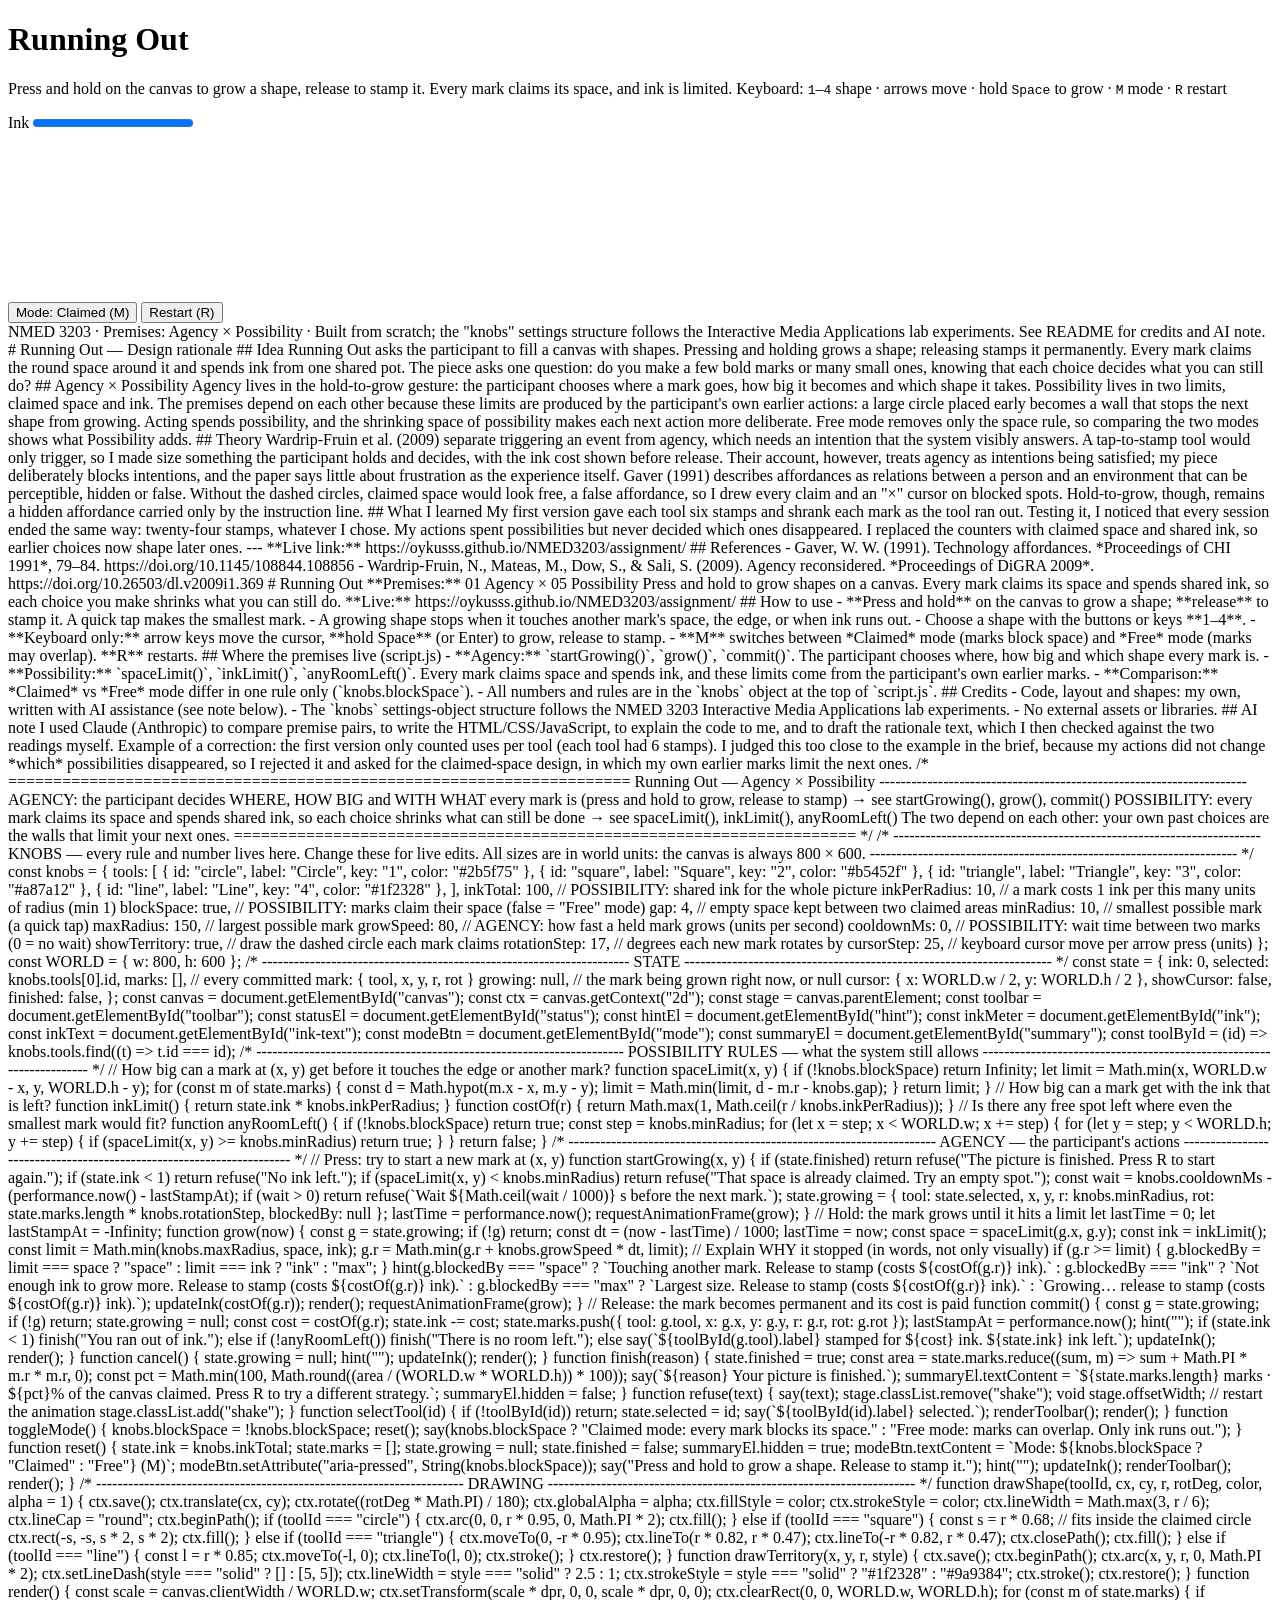
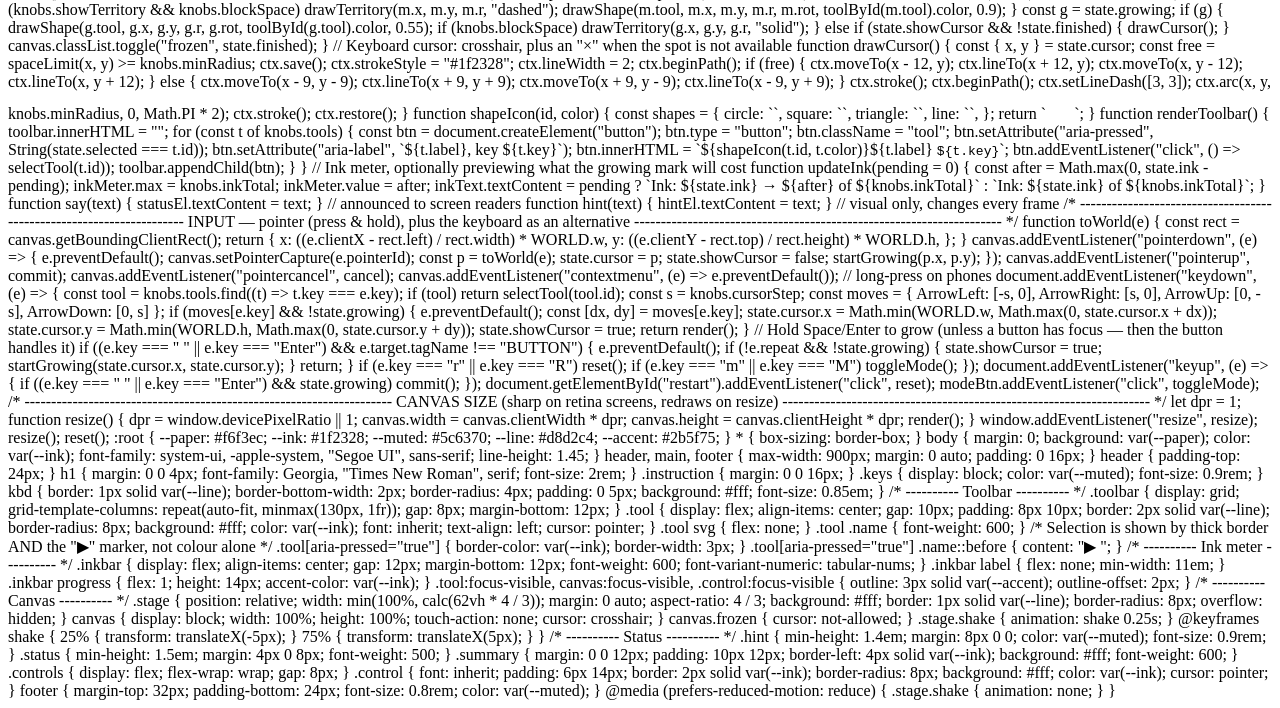
==== NMED3203/Assignment/index.html @ c997aef8 "Rename Assignment to index.html" ====
<!doctype html>
<html lang="en">
<head>
  <meta charset="utf-8">
  <meta name="viewport" content="width=device-width, initial-scale=1">
  <title>Running Out</title>
  <link rel="stylesheet" href="style.css">
</head>
<body>
  <header>
    <h1>Running Out</h1>
    <p class="instruction">
      Press and hold on the canvas to grow a shape, release to stamp it. Every mark claims its space, and ink is limited.
      <span class="keys">Keyboard: <kbd>1</kbd>–<kbd>4</kbd> shape · arrows move · hold <kbd>Space</kbd> to grow · <kbd>M</kbd> mode · <kbd>R</kbd> restart</span>
    </p>
  </header>

  <main>
    <!-- Tool buttons are generated from knobs.tools in script.js -->
    <div id="toolbar" class="toolbar" role="toolbar" aria-label="Shape"></div>

    <div class="inkbar">
      <label for="ink" id="ink-text">Ink</label>
      <progress id="ink" max="100" value="100"></progress>
    </div>

    <div class="stage">
      <canvas id="canvas" tabindex="0" aria-label="Drawing canvas. Arrow keys move the cursor, hold Space to grow a shape, release to stamp."></canvas>
    </div>

    <p id="hint" class="hint" aria-hidden="true"></p>
    <p id="status" class="status" aria-live="polite"></p>
    <p id="summary" class="summary" hidden></p>

    <div class="controls">
      <button id="mode" class="control" type="button" aria-pressed="true">Mode: Claimed (M)</button>
      <button id="restart" class="control" type="button">Restart (R)</button>
    </div>
  </main>

  <footer>
    NMED 3203 · Premises: Agency × Possibility ·
    Built from scratch; the "knobs" settings structure follows the Interactive Media Applications lab experiments. See README for credits and AI note.
  </footer>

  <script src="script.js"></script>
</body>
</html>

# Running Out — Design rationale

## Idea
Running Out asks the participant to fill a canvas with shapes. Pressing and holding grows a shape; releasing stamps it permanently. Every mark claims the round space around it and spends ink from one shared pot. The piece asks one question: do you make a few bold marks or many small ones, knowing that each choice decides what you can still do?

## Agency × Possibility
Agency lives in the hold-to-grow gesture: the participant chooses where a mark goes, how big it becomes and which shape it takes. Possibility lives in two limits, claimed space and ink. The premises depend on each other because these limits are produced by the participant's own earlier actions: a large circle placed early becomes a wall that stops the next shape from growing. Acting spends possibility, and the shrinking space of possibility makes each next action more deliberate. Free mode removes only the space rule, so comparing the two modes shows what Possibility adds.

## Theory
Wardrip-Fruin et al. (2009) separate triggering an event from agency, which needs an intention that the system visibly answers. A tap-to-stamp tool would only trigger, so I made size something the participant holds and decides, with the ink cost shown before release. Their account, however, treats agency as intentions being satisfied; my piece deliberately blocks intentions, and the paper says little about frustration as the experience itself.

Gaver (1991) describes affordances as relations between a person and an environment that can be perceptible, hidden or false. Without the dashed circles, claimed space would look free, a false affordance, so I drew every claim and an "×" cursor on blocked spots. Hold-to-grow, though, remains a hidden affordance carried only by the instruction line.

## What I learned
My first version gave each tool six stamps and shrank each mark as the tool ran out. Testing it, I noticed that every session ended the same way: twenty-four stamps, whatever I chose. My actions spent possibilities but never decided which ones disappeared. I replaced the counters with claimed space and shared ink, so earlier choices now shape later ones.

---

**Live link:** https://oykusss.github.io/NMED3203/assignment/

## References
- Gaver, W. W. (1991). Technology affordances. *Proceedings of CHI 1991*, 79–84. https://doi.org/10.1145/108844.108856
- Wardrip-Fruin, N., Mateas, M., Dow, S., & Sali, S. (2009). Agency reconsidered. *Proceedings of DiGRA 2009*. https://doi.org/10.26503/dl.v2009i1.369

# Running Out

**Premises:** 01 Agency × 05 Possibility

Press and hold to grow shapes on a canvas. Every mark claims its space and spends shared ink, so each choice you make shrinks what you can still do.

**Live:** https://oykusss.github.io/NMED3203/assignment/

## How to use
- **Press and hold** on the canvas to grow a shape; **release** to stamp it. A quick tap makes the smallest mark.
- A growing shape stops when it touches another mark's space, the edge, or when ink runs out.
- Choose a shape with the buttons or keys **1–4**.
- **Keyboard only:** arrow keys move the cursor, **hold Space** (or Enter) to grow, release to stamp.
- **M** switches between *Claimed* mode (marks block space) and *Free* mode (marks may overlap). **R** restarts.

## Where the premises live (script.js)
- **Agency:** `startGrowing()`, `grow()`, `commit()`. The participant chooses where, how big and which shape every mark is.
- **Possibility:** `spaceLimit()`, `inkLimit()`, `anyRoomLeft()`. Every mark claims space and spends ink, and these limits come from the participant's own earlier marks.
- **Comparison:** *Claimed* vs *Free* mode differ in one rule only (`knobs.blockSpace`).
- All numbers and rules are in the `knobs` object at the top of `script.js`.

## Credits
- Code, layout and shapes: my own, written with AI assistance (see note below).
- The `knobs` settings-object structure follows the NMED 3203 Interactive Media Applications lab experiments.
- No external assets or libraries.

## AI note
I used Claude (Anthropic) to compare premise pairs, to write the HTML/CSS/JavaScript, to explain the code to me, and to draft the rationale text, which I then checked against the two readings myself.
Example of a correction: the first version only counted uses per tool (each tool had 6 stamps). I judged this too close to the example in the brief, because my actions did not change *which* possibilities disappeared, so I rejected it and asked for the claimed-space design, in which my own earlier marks limit the next ones.

/* =====================================================================
   Running Out — Agency × Possibility
   ---------------------------------------------------------------------
   AGENCY:      the participant decides WHERE, HOW BIG and WITH WHAT
                every mark is (press and hold to grow, release to stamp)
                → see startGrowing(), grow(), commit()
   POSSIBILITY: every mark claims its space and spends shared ink, so
                each choice shrinks what can still be done
                → see spaceLimit(), inkLimit(), anyRoomLeft()
   The two depend on each other: your own past choices are the walls
   that limit your next ones.
   ===================================================================== */

/* ---------------------------------------------------------------------
   KNOBS — every rule and number lives here. Change these for live edits.
   All sizes are in world units: the canvas is always 800 × 600.
   --------------------------------------------------------------------- */
const knobs = {
  tools: [
    { id: "circle",   label: "Circle",   key: "1", color: "#2b5f75" },
    { id: "square",   label: "Square",   key: "2", color: "#b5452f" },
    { id: "triangle", label: "Triangle", key: "3", color: "#a87a12" },
    { id: "line",     label: "Line",     key: "4", color: "#1f2328" },
  ],

  inkTotal: 100,        // POSSIBILITY: shared ink for the whole picture
  inkPerRadius: 10,     // a mark costs 1 ink per this many units of radius (min 1)

  blockSpace: true,     // POSSIBILITY: marks claim their space (false = "Free" mode)
  gap: 4,               // empty space kept between two claimed areas
  minRadius: 10,        // smallest possible mark (a quick tap)
  maxRadius: 150,       // largest possible mark
  growSpeed: 80,        // AGENCY: how fast a held mark grows (units per second)
  cooldownMs: 0,        // POSSIBILITY: wait time between two marks (0 = no wait)

  showTerritory: true,  // draw the dashed circle each mark claims
  rotationStep: 17,     // degrees each new mark rotates by
  cursorStep: 25,       // keyboard cursor move per arrow press (units)
};

const WORLD = { w: 800, h: 600 };

/* ---------------------------------------------------------------------
   STATE
   --------------------------------------------------------------------- */
const state = {
  ink: 0,
  selected: knobs.tools[0].id,
  marks: [],            // every committed mark: { tool, x, y, r, rot }
  growing: null,        // the mark being grown right now, or null
  cursor: { x: WORLD.w / 2, y: WORLD.h / 2 },
  showCursor: false,
  finished: false,
};

const canvas = document.getElementById("canvas");
const ctx = canvas.getContext("2d");
const stage = canvas.parentElement;
const toolbar = document.getElementById("toolbar");
const statusEl = document.getElementById("status");
const hintEl = document.getElementById("hint");
const inkMeter = document.getElementById("ink");
const inkText = document.getElementById("ink-text");
const modeBtn = document.getElementById("mode");
const summaryEl = document.getElementById("summary");

const toolById = (id) => knobs.tools.find((t) => t.id === id);

/* ---------------------------------------------------------------------
   POSSIBILITY RULES — what the system still allows
   --------------------------------------------------------------------- */

// How big can a mark at (x, y) get before it touches the edge or another mark?
function spaceLimit(x, y) {
  if (!knobs.blockSpace) return Infinity;
  let limit = Math.min(x, WORLD.w - x, y, WORLD.h - y);
  for (const m of state.marks) {
    const d = Math.hypot(m.x - x, m.y - y);
    limit = Math.min(limit, d - m.r - knobs.gap);
  }
  return limit;
}

// How big can a mark get with the ink that is left?
function inkLimit() {
  return state.ink * knobs.inkPerRadius;
}

function costOf(r) {
  return Math.max(1, Math.ceil(r / knobs.inkPerRadius));
}

// Is there any free spot left where even the smallest mark would fit?
function anyRoomLeft() {
  if (!knobs.blockSpace) return true;
  const step = knobs.minRadius;
  for (let x = step; x < WORLD.w; x += step) {
    for (let y = step; y < WORLD.h; y += step) {
      if (spaceLimit(x, y) >= knobs.minRadius) return true;
    }
  }
  return false;
}

/* ---------------------------------------------------------------------
   AGENCY — the participant's actions
   --------------------------------------------------------------------- */

// Press: try to start a new mark at (x, y)
function startGrowing(x, y) {
  if (state.finished) return refuse("The picture is finished. Press R to start again.");
  if (state.ink < 1) return refuse("No ink left.");
  if (spaceLimit(x, y) < knobs.minRadius) return refuse("That space is already claimed. Try an empty spot.");
  const wait = knobs.cooldownMs - (performance.now() - lastStampAt);
  if (wait > 0) return refuse(`Wait ${Math.ceil(wait / 1000)} s before the next mark.`);

  state.growing = { tool: state.selected, x, y, r: knobs.minRadius, rot: state.marks.length * knobs.rotationStep, blockedBy: null };
  lastTime = performance.now();
  requestAnimationFrame(grow);
}

// Hold: the mark grows until it hits a limit
let lastTime = 0;
let lastStampAt = -Infinity;
function grow(now) {
  const g = state.growing;
  if (!g) return;
  const dt = (now - lastTime) / 1000;
  lastTime = now;

  const space = spaceLimit(g.x, g.y);
  const ink = inkLimit();
  const limit = Math.min(knobs.maxRadius, space, ink);
  g.r = Math.min(g.r + knobs.growSpeed * dt, limit);

  // Explain WHY it stopped (in words, not only visually)
  if (g.r >= limit) {
    g.blockedBy = limit === space ? "space" : limit === ink ? "ink" : "max";
  }
  hint(g.blockedBy === "space" ? `Touching another mark. Release to stamp (costs ${costOf(g.r)} ink).`
     : g.blockedBy === "ink"   ? `Not enough ink to grow more. Release to stamp (costs ${costOf(g.r)} ink).`
     : g.blockedBy === "max"   ? `Largest size. Release to stamp (costs ${costOf(g.r)} ink).`
     : `Growing… release to stamp (costs ${costOf(g.r)} ink).`);

  updateInk(costOf(g.r));
  render();
  requestAnimationFrame(grow);
}

// Release: the mark becomes permanent and its cost is paid
function commit() {
  const g = state.growing;
  if (!g) return;
  state.growing = null;
  const cost = costOf(g.r);
  state.ink -= cost;
  state.marks.push({ tool: g.tool, x: g.x, y: g.y, r: g.r, rot: g.rot });
  lastStampAt = performance.now();
  hint("");

  if (state.ink < 1) finish("You ran out of ink.");
  else if (!anyRoomLeft()) finish("There is no room left.");
  else say(`${toolById(g.tool).label} stamped for ${cost} ink. ${state.ink} ink left.`);

  updateInk();
  render();
}

function cancel() {
  state.growing = null;
  hint("");
  updateInk();
  render();
}

function finish(reason) {
  state.finished = true;
  const area = state.marks.reduce((sum, m) => sum + Math.PI * m.r * m.r, 0);
  const pct = Math.min(100, Math.round((area / (WORLD.w * WORLD.h)) * 100));
  say(`${reason} Your picture is finished.`);
  summaryEl.textContent = `${state.marks.length} marks · ${pct}% of the canvas claimed. Press R to try a different strategy.`;
  summaryEl.hidden = false;
}

function refuse(text) {
  say(text);
  stage.classList.remove("shake");
  void stage.offsetWidth; // restart the animation
  stage.classList.add("shake");
}

function selectTool(id) {
  if (!toolById(id)) return;
  state.selected = id;
  say(`${toolById(id).label} selected.`);
  renderToolbar();
  render();
}

function toggleMode() {
  knobs.blockSpace = !knobs.blockSpace;
  reset();
  say(knobs.blockSpace ? "Claimed mode: every mark blocks its space." : "Free mode: marks can overlap. Only ink runs out.");
}

function reset() {
  state.ink = knobs.inkTotal;
  state.marks = [];
  state.growing = null;
  state.finished = false;
  summaryEl.hidden = true;
  modeBtn.textContent = `Mode: ${knobs.blockSpace ? "Claimed" : "Free"} (M)`;
  modeBtn.setAttribute("aria-pressed", String(knobs.blockSpace));
  say("Press and hold to grow a shape. Release to stamp it.");
  hint("");
  updateInk();
  renderToolbar();
  render();
}

/* ---------------------------------------------------------------------
   DRAWING
   --------------------------------------------------------------------- */
function drawShape(toolId, cx, cy, r, rotDeg, color, alpha = 1) {
  ctx.save();
  ctx.translate(cx, cy);
  ctx.rotate((rotDeg * Math.PI) / 180);
  ctx.globalAlpha = alpha;
  ctx.fillStyle = color;
  ctx.strokeStyle = color;
  ctx.lineWidth = Math.max(3, r / 6);
  ctx.lineCap = "round";

  ctx.beginPath();
  if (toolId === "circle") {
    ctx.arc(0, 0, r * 0.95, 0, Math.PI * 2);
    ctx.fill();
  } else if (toolId === "square") {
    const s = r * 0.68; // fits inside the claimed circle
    ctx.rect(-s, -s, s * 2, s * 2);
    ctx.fill();
  } else if (toolId === "triangle") {
    ctx.moveTo(0, -r * 0.95);
    ctx.lineTo(r * 0.82, r * 0.47);
    ctx.lineTo(-r * 0.82, r * 0.47);
    ctx.closePath();
    ctx.fill();
  } else if (toolId === "line") {
    const l = r * 0.85;
    ctx.moveTo(-l, 0);
    ctx.lineTo(l, 0);
    ctx.stroke();
  }
  ctx.restore();
}

function drawTerritory(x, y, r, style) {
  ctx.save();
  ctx.beginPath();
  ctx.arc(x, y, r, 0, Math.PI * 2);
  ctx.setLineDash(style === "solid" ? [] : [5, 5]);
  ctx.lineWidth = style === "solid" ? 2.5 : 1;
  ctx.strokeStyle = style === "solid" ? "#1f2328" : "#9a9384";
  ctx.stroke();
  ctx.restore();
}

function render() {
  const scale = canvas.clientWidth / WORLD.w;
  ctx.setTransform(scale * dpr, 0, 0, scale * dpr, 0, 0);
  ctx.clearRect(0, 0, WORLD.w, WORLD.h);

  for (const m of state.marks) {
    if (knobs.showTerritory && knobs.blockSpace) drawTerritory(m.x, m.y, m.r, "dashed");
    drawShape(m.tool, m.x, m.y, m.r, m.rot, toolById(m.tool).color, 0.9);
  }

  const g = state.growing;
  if (g) {
    drawShape(g.tool, g.x, g.y, g.r, g.rot, toolById(g.tool).color, 0.55);
    if (knobs.blockSpace) drawTerritory(g.x, g.y, g.r, "solid");
  } else if (state.showCursor && !state.finished) {
    drawCursor();
  }

  canvas.classList.toggle("frozen", state.finished);
}

// Keyboard cursor: crosshair, plus an "×" when the spot is not available
function drawCursor() {
  const { x, y } = state.cursor;
  const free = spaceLimit(x, y) >= knobs.minRadius;
  ctx.save();
  ctx.strokeStyle = "#1f2328";
  ctx.lineWidth = 2;
  ctx.beginPath();
  if (free) {
    ctx.moveTo(x - 12, y); ctx.lineTo(x + 12, y);
    ctx.moveTo(x, y - 12); ctx.lineTo(x, y + 12);
  } else {
    ctx.moveTo(x - 9, y - 9); ctx.lineTo(x + 9, y + 9);
    ctx.moveTo(x + 9, y - 9); ctx.lineTo(x - 9, y + 9);
  }
  ctx.stroke();
  ctx.beginPath();
  ctx.setLineDash([3, 3]);
  ctx.arc(x, y, knobs.minRadius, 0, Math.PI * 2);
  ctx.stroke();
  ctx.restore();
}

function shapeIcon(id, color) {
  const shapes = {
    circle: `<circle cx="14" cy="14" r="10" fill="${color}"/>`,
    square: `<rect x="5" y="5" width="18" height="18" fill="${color}"/>`,
    triangle: `<polygon points="14,3 25,23 3,23" fill="${color}"/>`,
    line: `<line x1="3" y1="14" x2="25" y2="14" stroke="${color}" stroke-width="4" stroke-linecap="round"/>`,
  };
  return `<svg width="28" height="28" viewBox="0 0 28 28" aria-hidden="true">${shapes[id]}</svg>`;
}

function renderToolbar() {
  toolbar.innerHTML = "";
  for (const t of knobs.tools) {
    const btn = document.createElement("button");
    btn.type = "button";
    btn.className = "tool";
    btn.setAttribute("aria-pressed", String(state.selected === t.id));
    btn.setAttribute("aria-label", `${t.label}, key ${t.key}`);
    btn.innerHTML = `${shapeIcon(t.id, t.color)}<span class="name">${t.label} <kbd>${t.key}</kbd></span>`;
    btn.addEventListener("click", () => selectTool(t.id));
    toolbar.appendChild(btn);
  }
}

// Ink meter, optionally previewing what the growing mark will cost
function updateInk(pending = 0) {
  const after = Math.max(0, state.ink - pending);
  inkMeter.max = knobs.inkTotal;
  inkMeter.value = after;
  inkText.textContent = pending
    ? `Ink: ${state.ink} → ${after} of ${knobs.inkTotal}`
    : `Ink: ${state.ink} of ${knobs.inkTotal}`;
}

function say(text) { statusEl.textContent = text; }   // announced to screen readers
function hint(text) { hintEl.textContent = text; }    // visual only, changes every frame

/* ---------------------------------------------------------------------
   INPUT — pointer (press & hold), plus the keyboard as an alternative
   --------------------------------------------------------------------- */
function toWorld(e) {
  const rect = canvas.getBoundingClientRect();
  return {
    x: ((e.clientX - rect.left) / rect.width) * WORLD.w,
    y: ((e.clientY - rect.top) / rect.height) * WORLD.h,
  };
}

canvas.addEventListener("pointerdown", (e) => {
  e.preventDefault();
  canvas.setPointerCapture(e.pointerId);
  const p = toWorld(e);
  state.cursor = p;
  state.showCursor = false;
  startGrowing(p.x, p.y);
});
canvas.addEventListener("pointerup", commit);
canvas.addEventListener("pointercancel", cancel);
canvas.addEventListener("contextmenu", (e) => e.preventDefault()); // long-press on phones

document.addEventListener("keydown", (e) => {
  const tool = knobs.tools.find((t) => t.key === e.key);
  if (tool) return selectTool(tool.id);

  const s = knobs.cursorStep;
  const moves = { ArrowLeft: [-s, 0], ArrowRight: [s, 0], ArrowUp: [0, -s], ArrowDown: [0, s] };
  if (moves[e.key] && !state.growing) {
    e.preventDefault();
    const [dx, dy] = moves[e.key];
    state.cursor.x = Math.min(WORLD.w, Math.max(0, state.cursor.x + dx));
    state.cursor.y = Math.min(WORLD.h, Math.max(0, state.cursor.y + dy));
    state.showCursor = true;
    return render();
  }

  // Hold Space/Enter to grow (unless a button has focus — then the button handles it)
  if ((e.key === " " || e.key === "Enter") && e.target.tagName !== "BUTTON") {
    e.preventDefault();
    if (!e.repeat && !state.growing) {
      state.showCursor = true;
      startGrowing(state.cursor.x, state.cursor.y);
    }
    return;
  }

  if (e.key === "r" || e.key === "R") reset();
  if (e.key === "m" || e.key === "M") toggleMode();
});

document.addEventListener("keyup", (e) => {
  if ((e.key === " " || e.key === "Enter") && state.growing) commit();
});

document.getElementById("restart").addEventListener("click", reset);
modeBtn.addEventListener("click", toggleMode);

/* ---------------------------------------------------------------------
   CANVAS SIZE (sharp on retina screens, redraws on resize)
   --------------------------------------------------------------------- */
let dpr = 1;
function resize() {
  dpr = window.devicePixelRatio || 1;
  canvas.width = canvas.clientWidth * dpr;
  canvas.height = canvas.clientHeight * dpr;
  render();
}
window.addEventListener("resize", resize);

resize();
reset();

:root {
  --paper: #f6f3ec;
  --ink: #1f2328;
  --muted: #5c6370;
  --line: #d8d2c4;
  --accent: #2b5f75;
}

* { box-sizing: border-box; }

body {
  margin: 0;
  background: var(--paper);
  color: var(--ink);
  font-family: system-ui, -apple-system, "Segoe UI", sans-serif;
  line-height: 1.45;
}

header, main, footer {
  max-width: 900px;
  margin: 0 auto;
  padding: 0 16px;
}

header { padding-top: 24px; }

h1 {
  margin: 0 0 4px;
  font-family: Georgia, "Times New Roman", serif;
  font-size: 2rem;
}

.instruction { margin: 0 0 16px; }
.keys { display: block; color: var(--muted); font-size: 0.9rem; }

kbd {
  border: 1px solid var(--line);
  border-bottom-width: 2px;
  border-radius: 4px;
  padding: 0 5px;
  background: #fff;
  font-size: 0.85em;
}

/* ---------- Toolbar ---------- */
.toolbar {
  display: grid;
  grid-template-columns: repeat(auto-fit, minmax(130px, 1fr));
  gap: 8px;
  margin-bottom: 12px;
}

.tool {
  display: flex;
  align-items: center;
  gap: 10px;
  padding: 8px 10px;
  border: 2px solid var(--line);
  border-radius: 8px;
  background: #fff;
  color: var(--ink);
  font: inherit;
  text-align: left;
  cursor: pointer;
}

.tool svg { flex: none; }

.tool .name { font-weight: 600; }

/* Selection is shown by thick border AND the "▶" marker, not colour alone */
.tool[aria-pressed="true"] {
  border-color: var(--ink);
  border-width: 3px;
}
.tool[aria-pressed="true"] .name::before { content: "▶ "; }

/* ---------- Ink meter ---------- */
.inkbar {
  display: flex;
  align-items: center;
  gap: 12px;
  margin-bottom: 12px;
  font-weight: 600;
  font-variant-numeric: tabular-nums;
}
.inkbar label { flex: none; min-width: 11em; }
.inkbar progress {
  flex: 1;
  height: 14px;
  accent-color: var(--ink);
}

.tool:focus-visible,
canvas:focus-visible,
.control:focus-visible {
  outline: 3px solid var(--accent);
  outline-offset: 2px;
}

/* ---------- Canvas ---------- */
.stage {
  position: relative;
  width: min(100%, calc(62vh * 4 / 3));
  margin: 0 auto;
  aspect-ratio: 4 / 3;
  background: #fff;
  border: 1px solid var(--line);
  border-radius: 8px;
  overflow: hidden;
}

canvas {
  display: block;
  width: 100%;
  height: 100%;
  touch-action: none;
  cursor: crosshair;
}

canvas.frozen { cursor: not-allowed; }

.stage.shake { animation: shake 0.25s; }
@keyframes shake {
  25% { transform: translateX(-5px); }
  75% { transform: translateX(5px); }
}

/* ---------- Status ---------- */
.hint {
  min-height: 1.4em;
  margin: 8px 0 0;
  color: var(--muted);
  font-size: 0.9rem;
}

.status {
  min-height: 1.5em;
  margin: 4px 0 8px;
  font-weight: 500;
}

.summary {
  margin: 0 0 12px;
  padding: 10px 12px;
  border-left: 4px solid var(--ink);
  background: #fff;
  font-weight: 600;
}

.controls { display: flex; flex-wrap: wrap; gap: 8px; }

.control {
  font: inherit;
  padding: 6px 14px;
  border: 2px solid var(--ink);
  border-radius: 8px;
  background: #fff;
  color: var(--ink);
  cursor: pointer;
}

footer {
  margin-top: 32px;
  padding-bottom: 24px;
  font-size: 0.8rem;
  color: var(--muted);
}

@media (prefers-reduced-motion: reduce) {
  .stage.shake { animation: none; }
}
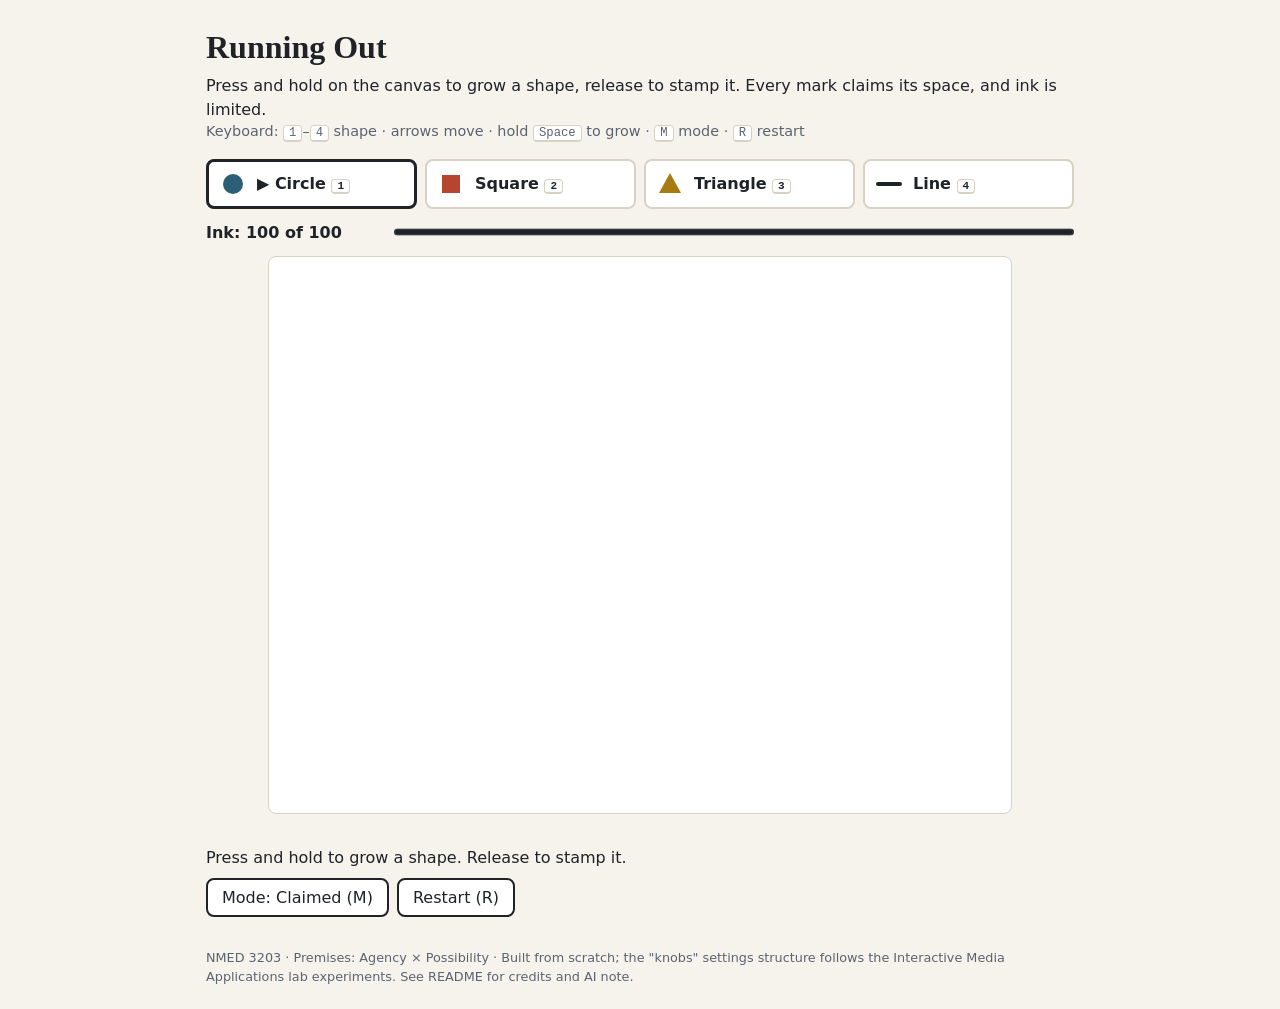
==== commit 0f4d70b6: "Add files via upload" ====
--- a/NMED3203/Assignment/index.html
+++ b/NMED3203/Assignment/index.html
@@ -46,652 +46,3 @@
   <script src="script.js"></script>
 </body>
 </html>
-
-# Running Out — Design rationale
-
-## Idea
-Running Out asks the participant to fill a canvas with shapes. Pressing and holding grows a shape; releasing stamps it permanently. Every mark claims the round space around it and spends ink from one shared pot. The piece asks one question: do you make a few bold marks or many small ones, knowing that each choice decides what you can still do?
-
-## Agency × Possibility
-Agency lives in the hold-to-grow gesture: the participant chooses where a mark goes, how big it becomes and which shape it takes. Possibility lives in two limits, claimed space and ink. The premises depend on each other because these limits are produced by the participant's own earlier actions: a large circle placed early becomes a wall that stops the next shape from growing. Acting spends possibility, and the shrinking space of possibility makes each next action more deliberate. Free mode removes only the space rule, so comparing the two modes shows what Possibility adds.
-
-## Theory
-Wardrip-Fruin et al. (2009) separate triggering an event from agency, which needs an intention that the system visibly answers. A tap-to-stamp tool would only trigger, so I made size something the participant holds and decides, with the ink cost shown before release. Their account, however, treats agency as intentions being satisfied; my piece deliberately blocks intentions, and the paper says little about frustration as the experience itself.
-
-Gaver (1991) describes affordances as relations between a person and an environment that can be perceptible, hidden or false. Without the dashed circles, claimed space would look free, a false affordance, so I drew every claim and an "×" cursor on blocked spots. Hold-to-grow, though, remains a hidden affordance carried only by the instruction line.
-
-## What I learned
-My first version gave each tool six stamps and shrank each mark as the tool ran out. Testing it, I noticed that every session ended the same way: twenty-four stamps, whatever I chose. My actions spent possibilities but never decided which ones disappeared. I replaced the counters with claimed space and shared ink, so earlier choices now shape later ones.
-
----
-
-**Live link:** https://oykusss.github.io/NMED3203/assignment/
-
-## References
-- Gaver, W. W. (1991). Technology affordances. *Proceedings of CHI 1991*, 79–84. https://doi.org/10.1145/108844.108856
-- Wardrip-Fruin, N., Mateas, M., Dow, S., & Sali, S. (2009). Agency reconsidered. *Proceedings of DiGRA 2009*. https://doi.org/10.26503/dl.v2009i1.369
-
-# Running Out
-
-**Premises:** 01 Agency × 05 Possibility
-
-Press and hold to grow shapes on a canvas. Every mark claims its space and spends shared ink, so each choice you make shrinks what you can still do.
-
-**Live:** https://oykusss.github.io/NMED3203/assignment/
-
-## How to use
-- **Press and hold** on the canvas to grow a shape; **release** to stamp it. A quick tap makes the smallest mark.
-- A growing shape stops when it touches another mark's space, the edge, or when ink runs out.
-- Choose a shape with the buttons or keys **1–4**.
-- **Keyboard only:** arrow keys move the cursor, **hold Space** (or Enter) to grow, release to stamp.
-- **M** switches between *Claimed* mode (marks block space) and *Free* mode (marks may overlap). **R** restarts.
-
-## Where the premises live (script.js)
-- **Agency:** `startGrowing()`, `grow()`, `commit()`. The participant chooses where, how big and which shape every mark is.
-- **Possibility:** `spaceLimit()`, `inkLimit()`, `anyRoomLeft()`. Every mark claims space and spends ink, and these limits come from the participant's own earlier marks.
-- **Comparison:** *Claimed* vs *Free* mode differ in one rule only (`knobs.blockSpace`).
-- All numbers and rules are in the `knobs` object at the top of `script.js`.
-
-## Credits
-- Code, layout and shapes: my own, written with AI assistance (see note below).
-- The `knobs` settings-object structure follows the NMED 3203 Interactive Media Applications lab experiments.
-- No external assets or libraries.
-
-## AI note
-I used Claude (Anthropic) to compare premise pairs, to write the HTML/CSS/JavaScript, to explain the code to me, and to draft the rationale text, which I then checked against the two readings myself.
-Example of a correction: the first version only counted uses per tool (each tool had 6 stamps). I judged this too close to the example in the brief, because my actions did not change *which* possibilities disappeared, so I rejected it and asked for the claimed-space design, in which my own earlier marks limit the next ones.
-
-/* =====================================================================
-   Running Out — Agency × Possibility
-   ---------------------------------------------------------------------
-   AGENCY:      the participant decides WHERE, HOW BIG and WITH WHAT
-                every mark is (press and hold to grow, release to stamp)
-                → see startGrowing(), grow(), commit()
-   POSSIBILITY: every mark claims its space and spends shared ink, so
-                each choice shrinks what can still be done
-                → see spaceLimit(), inkLimit(), anyRoomLeft()
-   The two depend on each other: your own past choices are the walls
-   that limit your next ones.
-   ===================================================================== */
-
-/* ---------------------------------------------------------------------
-   KNOBS — every rule and number lives here. Change these for live edits.
-   All sizes are in world units: the canvas is always 800 × 600.
-   --------------------------------------------------------------------- */
-const knobs = {
-  tools: [
-    { id: "circle",   label: "Circle",   key: "1", color: "#2b5f75" },
-    { id: "square",   label: "Square",   key: "2", color: "#b5452f" },
-    { id: "triangle", label: "Triangle", key: "3", color: "#a87a12" },
-    { id: "line",     label: "Line",     key: "4", color: "#1f2328" },
-  ],
-
-  inkTotal: 100,        // POSSIBILITY: shared ink for the whole picture
-  inkPerRadius: 10,     // a mark costs 1 ink per this many units of radius (min 1)
-
-  blockSpace: true,     // POSSIBILITY: marks claim their space (false = "Free" mode)
-  gap: 4,               // empty space kept between two claimed areas
-  minRadius: 10,        // smallest possible mark (a quick tap)
-  maxRadius: 150,       // largest possible mark
-  growSpeed: 80,        // AGENCY: how fast a held mark grows (units per second)
-  cooldownMs: 0,        // POSSIBILITY: wait time between two marks (0 = no wait)
-
-  showTerritory: true,  // draw the dashed circle each mark claims
-  rotationStep: 17,     // degrees each new mark rotates by
-  cursorStep: 25,       // keyboard cursor move per arrow press (units)
-};
-
-const WORLD = { w: 800, h: 600 };
-
-/* ---------------------------------------------------------------------
-   STATE
-   --------------------------------------------------------------------- */
-const state = {
-  ink: 0,
-  selected: knobs.tools[0].id,
-  marks: [],            // every committed mark: { tool, x, y, r, rot }
-  growing: null,        // the mark being grown right now, or null
-  cursor: { x: WORLD.w / 2, y: WORLD.h / 2 },
-  showCursor: false,
-  finished: false,
-};
-
-const canvas = document.getElementById("canvas");
-const ctx = canvas.getContext("2d");
-const stage = canvas.parentElement;
-const toolbar = document.getElementById("toolbar");
-const statusEl = document.getElementById("status");
-const hintEl = document.getElementById("hint");
-const inkMeter = document.getElementById("ink");
-const inkText = document.getElementById("ink-text");
-const modeBtn = document.getElementById("mode");
-const summaryEl = document.getElementById("summary");
-
-const toolById = (id) => knobs.tools.find((t) => t.id === id);
-
-/* ---------------------------------------------------------------------
-   POSSIBILITY RULES — what the system still allows
-   --------------------------------------------------------------------- */
-
-// How big can a mark at (x, y) get before it touches the edge or another mark?
-function spaceLimit(x, y) {
-  if (!knobs.blockSpace) return Infinity;
-  let limit = Math.min(x, WORLD.w - x, y, WORLD.h - y);
-  for (const m of state.marks) {
-    const d = Math.hypot(m.x - x, m.y - y);
-    limit = Math.min(limit, d - m.r - knobs.gap);
-  }
-  return limit;
-}
-
-// How big can a mark get with the ink that is left?
-function inkLimit() {
-  return state.ink * knobs.inkPerRadius;
-}
-
-function costOf(r) {
-  return Math.max(1, Math.ceil(r / knobs.inkPerRadius));
-}
-
-// Is there any free spot left where even the smallest mark would fit?
-function anyRoomLeft() {
-  if (!knobs.blockSpace) return true;
-  const step = knobs.minRadius;
-  for (let x = step; x < WORLD.w; x += step) {
-    for (let y = step; y < WORLD.h; y += step) {
-      if (spaceLimit(x, y) >= knobs.minRadius) return true;
-    }
-  }
-  return false;
-}
-
-/* ---------------------------------------------------------------------
-   AGENCY — the participant's actions
-   --------------------------------------------------------------------- */
-
-// Press: try to start a new mark at (x, y)
-function startGrowing(x, y) {
-  if (state.finished) return refuse("The picture is finished. Press R to start again.");
-  if (state.ink < 1) return refuse("No ink left.");
-  if (spaceLimit(x, y) < knobs.minRadius) return refuse("That space is already claimed. Try an empty spot.");
-  const wait = knobs.cooldownMs - (performance.now() - lastStampAt);
-  if (wait > 0) return refuse(`Wait ${Math.ceil(wait / 1000)} s before the next mark.`);
-
-  state.growing = { tool: state.selected, x, y, r: knobs.minRadius, rot: state.marks.length * knobs.rotationStep, blockedBy: null };
-  lastTime = performance.now();
-  requestAnimationFrame(grow);
-}
-
-// Hold: the mark grows until it hits a limit
-let lastTime = 0;
-let lastStampAt = -Infinity;
-function grow(now) {
-  const g = state.growing;
-  if (!g) return;
-  const dt = (now - lastTime) / 1000;
-  lastTime = now;
-
-  const space = spaceLimit(g.x, g.y);
-  const ink = inkLimit();
-  const limit = Math.min(knobs.maxRadius, space, ink);
-  g.r = Math.min(g.r + knobs.growSpeed * dt, limit);
-
-  // Explain WHY it stopped (in words, not only visually)
-  if (g.r >= limit) {
-    g.blockedBy = limit === space ? "space" : limit === ink ? "ink" : "max";
-  }
-  hint(g.blockedBy === "space" ? `Touching another mark. Release to stamp (costs ${costOf(g.r)} ink).`
-     : g.blockedBy === "ink"   ? `Not enough ink to grow more. Release to stamp (costs ${costOf(g.r)} ink).`
-     : g.blockedBy === "max"   ? `Largest size. Release to stamp (costs ${costOf(g.r)} ink).`
-     : `Growing… release to stamp (costs ${costOf(g.r)} ink).`);
-
-  updateInk(costOf(g.r));
-  render();
-  requestAnimationFrame(grow);
-}
-
-// Release: the mark becomes permanent and its cost is paid
-function commit() {
-  const g = state.growing;
-  if (!g) return;
-  state.growing = null;
-  const cost = costOf(g.r);
-  state.ink -= cost;
-  state.marks.push({ tool: g.tool, x: g.x, y: g.y, r: g.r, rot: g.rot });
-  lastStampAt = performance.now();
-  hint("");
-
-  if (state.ink < 1) finish("You ran out of ink.");
-  else if (!anyRoomLeft()) finish("There is no room left.");
-  else say(`${toolById(g.tool).label} stamped for ${cost} ink. ${state.ink} ink left.`);
-
-  updateInk();
-  render();
-}
-
-function cancel() {
-  state.growing = null;
-  hint("");
-  updateInk();
-  render();
-}
-
-function finish(reason) {
-  state.finished = true;
-  const area = state.marks.reduce((sum, m) => sum + Math.PI * m.r * m.r, 0);
-  const pct = Math.min(100, Math.round((area / (WORLD.w * WORLD.h)) * 100));
-  say(`${reason} Your picture is finished.`);
-  summaryEl.textContent = `${state.marks.length} marks · ${pct}% of the canvas claimed. Press R to try a different strategy.`;
-  summaryEl.hidden = false;
-}
-
-function refuse(text) {
-  say(text);
-  stage.classList.remove("shake");
-  void stage.offsetWidth; // restart the animation
-  stage.classList.add("shake");
-}
-
-function selectTool(id) {
-  if (!toolById(id)) return;
-  state.selected = id;
-  say(`${toolById(id).label} selected.`);
-  renderToolbar();
-  render();
-}
-
-function toggleMode() {
-  knobs.blockSpace = !knobs.blockSpace;
-  reset();
-  say(knobs.blockSpace ? "Claimed mode: every mark blocks its space." : "Free mode: marks can overlap. Only ink runs out.");
-}
-
-function reset() {
-  state.ink = knobs.inkTotal;
-  state.marks = [];
-  state.growing = null;
-  state.finished = false;
-  summaryEl.hidden = true;
-  modeBtn.textContent = `Mode: ${knobs.blockSpace ? "Claimed" : "Free"} (M)`;
-  modeBtn.setAttribute("aria-pressed", String(knobs.blockSpace));
-  say("Press and hold to grow a shape. Release to stamp it.");
-  hint("");
-  updateInk();
-  renderToolbar();
-  render();
-}
-
-/* ---------------------------------------------------------------------
-   DRAWING
-   --------------------------------------------------------------------- */
-function drawShape(toolId, cx, cy, r, rotDeg, color, alpha = 1) {
-  ctx.save();
-  ctx.translate(cx, cy);
-  ctx.rotate((rotDeg * Math.PI) / 180);
-  ctx.globalAlpha = alpha;
-  ctx.fillStyle = color;
-  ctx.strokeStyle = color;
-  ctx.lineWidth = Math.max(3, r / 6);
-  ctx.lineCap = "round";
-
-  ctx.beginPath();
-  if (toolId === "circle") {
-    ctx.arc(0, 0, r * 0.95, 0, Math.PI * 2);
-    ctx.fill();
-  } else if (toolId === "square") {
-    const s = r * 0.68; // fits inside the claimed circle
-    ctx.rect(-s, -s, s * 2, s * 2);
-    ctx.fill();
-  } else if (toolId === "triangle") {
-    ctx.moveTo(0, -r * 0.95);
-    ctx.lineTo(r * 0.82, r * 0.47);
-    ctx.lineTo(-r * 0.82, r * 0.47);
-    ctx.closePath();
-    ctx.fill();
-  } else if (toolId === "line") {
-    const l = r * 0.85;
-    ctx.moveTo(-l, 0);
-    ctx.lineTo(l, 0);
-    ctx.stroke();
-  }
-  ctx.restore();
-}
-
-function drawTerritory(x, y, r, style) {
-  ctx.save();
-  ctx.beginPath();
-  ctx.arc(x, y, r, 0, Math.PI * 2);
-  ctx.setLineDash(style === "solid" ? [] : [5, 5]);
-  ctx.lineWidth = style === "solid" ? 2.5 : 1;
-  ctx.strokeStyle = style === "solid" ? "#1f2328" : "#9a9384";
-  ctx.stroke();
-  ctx.restore();
-}
-
-function render() {
-  const scale = canvas.clientWidth / WORLD.w;
-  ctx.setTransform(scale * dpr, 0, 0, scale * dpr, 0, 0);
-  ctx.clearRect(0, 0, WORLD.w, WORLD.h);
-
-  for (const m of state.marks) {
-    if (knobs.showTerritory && knobs.blockSpace) drawTerritory(m.x, m.y, m.r, "dashed");
-    drawShape(m.tool, m.x, m.y, m.r, m.rot, toolById(m.tool).color, 0.9);
-  }
-
-  const g = state.growing;
-  if (g) {
-    drawShape(g.tool, g.x, g.y, g.r, g.rot, toolById(g.tool).color, 0.55);
-    if (knobs.blockSpace) drawTerritory(g.x, g.y, g.r, "solid");
-  } else if (state.showCursor && !state.finished) {
-    drawCursor();
-  }
-
-  canvas.classList.toggle("frozen", state.finished);
-}
-
-// Keyboard cursor: crosshair, plus an "×" when the spot is not available
-function drawCursor() {
-  const { x, y } = state.cursor;
-  const free = spaceLimit(x, y) >= knobs.minRadius;
-  ctx.save();
-  ctx.strokeStyle = "#1f2328";
-  ctx.lineWidth = 2;
-  ctx.beginPath();
-  if (free) {
-    ctx.moveTo(x - 12, y); ctx.lineTo(x + 12, y);
-    ctx.moveTo(x, y - 12); ctx.lineTo(x, y + 12);
-  } else {
-    ctx.moveTo(x - 9, y - 9); ctx.lineTo(x + 9, y + 9);
-    ctx.moveTo(x + 9, y - 9); ctx.lineTo(x - 9, y + 9);
-  }
-  ctx.stroke();
-  ctx.beginPath();
-  ctx.setLineDash([3, 3]);
-  ctx.arc(x, y, knobs.minRadius, 0, Math.PI * 2);
-  ctx.stroke();
-  ctx.restore();
-}
-
-function shapeIcon(id, color) {
-  const shapes = {
-    circle: `<circle cx="14" cy="14" r="10" fill="${color}"/>`,
-    square: `<rect x="5" y="5" width="18" height="18" fill="${color}"/>`,
-    triangle: `<polygon points="14,3 25,23 3,23" fill="${color}"/>`,
-    line: `<line x1="3" y1="14" x2="25" y2="14" stroke="${color}" stroke-width="4" stroke-linecap="round"/>`,
-  };
-  return `<svg width="28" height="28" viewBox="0 0 28 28" aria-hidden="true">${shapes[id]}</svg>`;
-}
-
-function renderToolbar() {
-  toolbar.innerHTML = "";
-  for (const t of knobs.tools) {
-    const btn = document.createElement("button");
-    btn.type = "button";
-    btn.className = "tool";
-    btn.setAttribute("aria-pressed", String(state.selected === t.id));
-    btn.setAttribute("aria-label", `${t.label}, key ${t.key}`);
-    btn.innerHTML = `${shapeIcon(t.id, t.color)}<span class="name">${t.label} <kbd>${t.key}</kbd></span>`;
-    btn.addEventListener("click", () => selectTool(t.id));
-    toolbar.appendChild(btn);
-  }
-}
-
-// Ink meter, optionally previewing what the growing mark will cost
-function updateInk(pending = 0) {
-  const after = Math.max(0, state.ink - pending);
-  inkMeter.max = knobs.inkTotal;
-  inkMeter.value = after;
-  inkText.textContent = pending
-    ? `Ink: ${state.ink} → ${after} of ${knobs.inkTotal}`
-    : `Ink: ${state.ink} of ${knobs.inkTotal}`;
-}
-
-function say(text) { statusEl.textContent = text; }   // announced to screen readers
-function hint(text) { hintEl.textContent = text; }    // visual only, changes every frame
-
-/* ---------------------------------------------------------------------
-   INPUT — pointer (press & hold), plus the keyboard as an alternative
-   --------------------------------------------------------------------- */
-function toWorld(e) {
-  const rect = canvas.getBoundingClientRect();
-  return {
-    x: ((e.clientX - rect.left) / rect.width) * WORLD.w,
-    y: ((e.clientY - rect.top) / rect.height) * WORLD.h,
-  };
-}
-
-canvas.addEventListener("pointerdown", (e) => {
-  e.preventDefault();
-  canvas.setPointerCapture(e.pointerId);
-  const p = toWorld(e);
-  state.cursor = p;
-  state.showCursor = false;
-  startGrowing(p.x, p.y);
-});
-canvas.addEventListener("pointerup", commit);
-canvas.addEventListener("pointercancel", cancel);
-canvas.addEventListener("contextmenu", (e) => e.preventDefault()); // long-press on phones
-
-document.addEventListener("keydown", (e) => {
-  const tool = knobs.tools.find((t) => t.key === e.key);
-  if (tool) return selectTool(tool.id);
-
-  const s = knobs.cursorStep;
-  const moves = { ArrowLeft: [-s, 0], ArrowRight: [s, 0], ArrowUp: [0, -s], ArrowDown: [0, s] };
-  if (moves[e.key] && !state.growing) {
-    e.preventDefault();
-    const [dx, dy] = moves[e.key];
-    state.cursor.x = Math.min(WORLD.w, Math.max(0, state.cursor.x + dx));
-    state.cursor.y = Math.min(WORLD.h, Math.max(0, state.cursor.y + dy));
-    state.showCursor = true;
-    return render();
-  }
-
-  // Hold Space/Enter to grow (unless a button has focus — then the button handles it)
-  if ((e.key === " " || e.key === "Enter") && e.target.tagName !== "BUTTON") {
-    e.preventDefault();
-    if (!e.repeat && !state.growing) {
-      state.showCursor = true;
-      startGrowing(state.cursor.x, state.cursor.y);
-    }
-    return;
-  }
-
-  if (e.key === "r" || e.key === "R") reset();
-  if (e.key === "m" || e.key === "M") toggleMode();
-});
-
-document.addEventListener("keyup", (e) => {
-  if ((e.key === " " || e.key === "Enter") && state.growing) commit();
-});
-
-document.getElementById("restart").addEventListener("click", reset);
-modeBtn.addEventListener("click", toggleMode);
-
-/* ---------------------------------------------------------------------
-   CANVAS SIZE (sharp on retina screens, redraws on resize)
-   --------------------------------------------------------------------- */
-let dpr = 1;
-function resize() {
-  dpr = window.devicePixelRatio || 1;
-  canvas.width = canvas.clientWidth * dpr;
-  canvas.height = canvas.clientHeight * dpr;
-  render();
-}
-window.addEventListener("resize", resize);
-
-resize();
-reset();
-
-:root {
-  --paper: #f6f3ec;
-  --ink: #1f2328;
-  --muted: #5c6370;
-  --line: #d8d2c4;
-  --accent: #2b5f75;
-}
-
-* { box-sizing: border-box; }
-
-body {
-  margin: 0;
-  background: var(--paper);
-  color: var(--ink);
-  font-family: system-ui, -apple-system, "Segoe UI", sans-serif;
-  line-height: 1.45;
-}
-
-header, main, footer {
-  max-width: 900px;
-  margin: 0 auto;
-  padding: 0 16px;
-}
-
-header { padding-top: 24px; }
-
-h1 {
-  margin: 0 0 4px;
-  font-family: Georgia, "Times New Roman", serif;
-  font-size: 2rem;
-}
-
-.instruction { margin: 0 0 16px; }
-.keys { display: block; color: var(--muted); font-size: 0.9rem; }
-
-kbd {
-  border: 1px solid var(--line);
-  border-bottom-width: 2px;
-  border-radius: 4px;
-  padding: 0 5px;
-  background: #fff;
-  font-size: 0.85em;
-}
-
-/* ---------- Toolbar ---------- */
-.toolbar {
-  display: grid;
-  grid-template-columns: repeat(auto-fit, minmax(130px, 1fr));
-  gap: 8px;
-  margin-bottom: 12px;
-}
-
-.tool {
-  display: flex;
-  align-items: center;
-  gap: 10px;
-  padding: 8px 10px;
-  border: 2px solid var(--line);
-  border-radius: 8px;
-  background: #fff;
-  color: var(--ink);
-  font: inherit;
-  text-align: left;
-  cursor: pointer;
-}
-
-.tool svg { flex: none; }
-
-.tool .name { font-weight: 600; }
-
-/* Selection is shown by thick border AND the "▶" marker, not colour alone */
-.tool[aria-pressed="true"] {
-  border-color: var(--ink);
-  border-width: 3px;
-}
-.tool[aria-pressed="true"] .name::before { content: "▶ "; }
-
-/* ---------- Ink meter ---------- */
-.inkbar {
-  display: flex;
-  align-items: center;
-  gap: 12px;
-  margin-bottom: 12px;
-  font-weight: 600;
-  font-variant-numeric: tabular-nums;
-}
-.inkbar label { flex: none; min-width: 11em; }
-.inkbar progress {
-  flex: 1;
-  height: 14px;
-  accent-color: var(--ink);
-}
-
-.tool:focus-visible,
-canvas:focus-visible,
-.control:focus-visible {
-  outline: 3px solid var(--accent);
-  outline-offset: 2px;
-}
-
-/* ---------- Canvas ---------- */
-.stage {
-  position: relative;
-  width: min(100%, calc(62vh * 4 / 3));
-  margin: 0 auto;
-  aspect-ratio: 4 / 3;
-  background: #fff;
-  border: 1px solid var(--line);
-  border-radius: 8px;
-  overflow: hidden;
-}
-
-canvas {
-  display: block;
-  width: 100%;
-  height: 100%;
-  touch-action: none;
-  cursor: crosshair;
-}
-
-canvas.frozen { cursor: not-allowed; }
-
-.stage.shake { animation: shake 0.25s; }
-@keyframes shake {
-  25% { transform: translateX(-5px); }
-  75% { transform: translateX(5px); }
-}
-
-/* ---------- Status ---------- */
-.hint {
-  min-height: 1.4em;
-  margin: 8px 0 0;
-  color: var(--muted);
-  font-size: 0.9rem;
-}
-
-.status {
-  min-height: 1.5em;
-  margin: 4px 0 8px;
-  font-weight: 500;
-}
-
-.summary {
-  margin: 0 0 12px;
-  padding: 10px 12px;
-  border-left: 4px solid var(--ink);
-  background: #fff;
-  font-weight: 600;
-}
-
-.controls { display: flex; flex-wrap: wrap; gap: 8px; }
-
-.control {
-  font: inherit;
-  padding: 6px 14px;
-  border: 2px solid var(--ink);
-  border-radius: 8px;
-  background: #fff;
-  color: var(--ink);
-  cursor: pointer;
-}
-
-footer {
-  margin-top: 32px;
-  padding-bottom: 24px;
-  font-size: 0.8rem;
-  color: var(--muted);
-}
-
-@media (prefers-reduced-motion: reduce) {
-  .stage.shake { animation: none; }
-}
--- a/NMED3203/Assignment/style.css
+++ b/NMED3203/Assignment/style.css
@@ -0,0 +1,172 @@
+:root {
+  --paper: #f6f3ec;
+  --ink: #1f2328;
+  --muted: #5c6370;
+  --line: #d8d2c4;
+  --accent: #2b5f75;
+}
+
+* { box-sizing: border-box; }
+
+body {
+  margin: 0;
+  background: var(--paper);
+  color: var(--ink);
+  font-family: system-ui, -apple-system, "Segoe UI", sans-serif;
+  line-height: 1.45;
+}
+
+header, main, footer {
+  max-width: 900px;
+  margin: 0 auto;
+  padding: 0 16px;
+}
+
+header { padding-top: 24px; }
+
+h1 {
+  margin: 0 0 4px;
+  font-family: Georgia, "Times New Roman", serif;
+  font-size: 2rem;
+}
+
+.instruction { margin: 0 0 16px; }
+.keys { display: block; color: var(--muted); font-size: 0.9rem; }
+
+kbd {
+  border: 1px solid var(--line);
+  border-bottom-width: 2px;
+  border-radius: 4px;
+  padding: 0 5px;
+  background: #fff;
+  font-size: 0.85em;
+}
+
+/* ---------- Toolbar ---------- */
+.toolbar {
+  display: grid;
+  grid-template-columns: repeat(auto-fit, minmax(130px, 1fr));
+  gap: 8px;
+  margin-bottom: 12px;
+}
+
+.tool {
+  display: flex;
+  align-items: center;
+  gap: 10px;
+  padding: 8px 10px;
+  border: 2px solid var(--line);
+  border-radius: 8px;
+  background: #fff;
+  color: var(--ink);
+  font: inherit;
+  text-align: left;
+  cursor: pointer;
+}
+
+.tool svg { flex: none; }
+
+.tool .name { font-weight: 600; }
+
+/* Selection is shown by thick border AND the "▶" marker, not colour alone */
+.tool[aria-pressed="true"] {
+  border-color: var(--ink);
+  border-width: 3px;
+}
+.tool[aria-pressed="true"] .name::before { content: "▶ "; }
+
+/* ---------- Ink meter ---------- */
+.inkbar {
+  display: flex;
+  align-items: center;
+  gap: 12px;
+  margin-bottom: 12px;
+  font-weight: 600;
+  font-variant-numeric: tabular-nums;
+}
+.inkbar label { flex: none; min-width: 11em; }
+.inkbar progress {
+  flex: 1;
+  height: 14px;
+  accent-color: var(--ink);
+}
+
+.tool:focus-visible,
+canvas:focus-visible,
+.control:focus-visible {
+  outline: 3px solid var(--accent);
+  outline-offset: 2px;
+}
+
+/* ---------- Canvas ---------- */
+.stage {
+  position: relative;
+  width: min(100%, calc(62vh * 4 / 3));
+  margin: 0 auto;
+  aspect-ratio: 4 / 3;
+  background: #fff;
+  border: 1px solid var(--line);
+  border-radius: 8px;
+  overflow: hidden;
+}
+
+canvas {
+  display: block;
+  width: 100%;
+  height: 100%;
+  touch-action: none;
+  cursor: crosshair;
+}
+
+canvas.frozen { cursor: not-allowed; }
+
+.stage.shake { animation: shake 0.25s; }
+@keyframes shake {
+  25% { transform: translateX(-5px); }
+  75% { transform: translateX(5px); }
+}
+
+/* ---------- Status ---------- */
+.hint {
+  min-height: 1.4em;
+  margin: 8px 0 0;
+  color: var(--muted);
+  font-size: 0.9rem;
+}
+
+.status {
+  min-height: 1.5em;
+  margin: 4px 0 8px;
+  font-weight: 500;
+}
+
+.summary {
+  margin: 0 0 12px;
+  padding: 10px 12px;
+  border-left: 4px solid var(--ink);
+  background: #fff;
+  font-weight: 600;
+}
+
+.controls { display: flex; flex-wrap: wrap; gap: 8px; }
+
+.control {
+  font: inherit;
+  padding: 6px 14px;
+  border: 2px solid var(--ink);
+  border-radius: 8px;
+  background: #fff;
+  color: var(--ink);
+  cursor: pointer;
+}
+
+footer {
+  margin-top: 32px;
+  padding-bottom: 24px;
+  font-size: 0.8rem;
+  color: var(--muted);
+}
+
+@media (prefers-reduced-motion: reduce) {
+  .stage.shake { animation: none; }
+}
